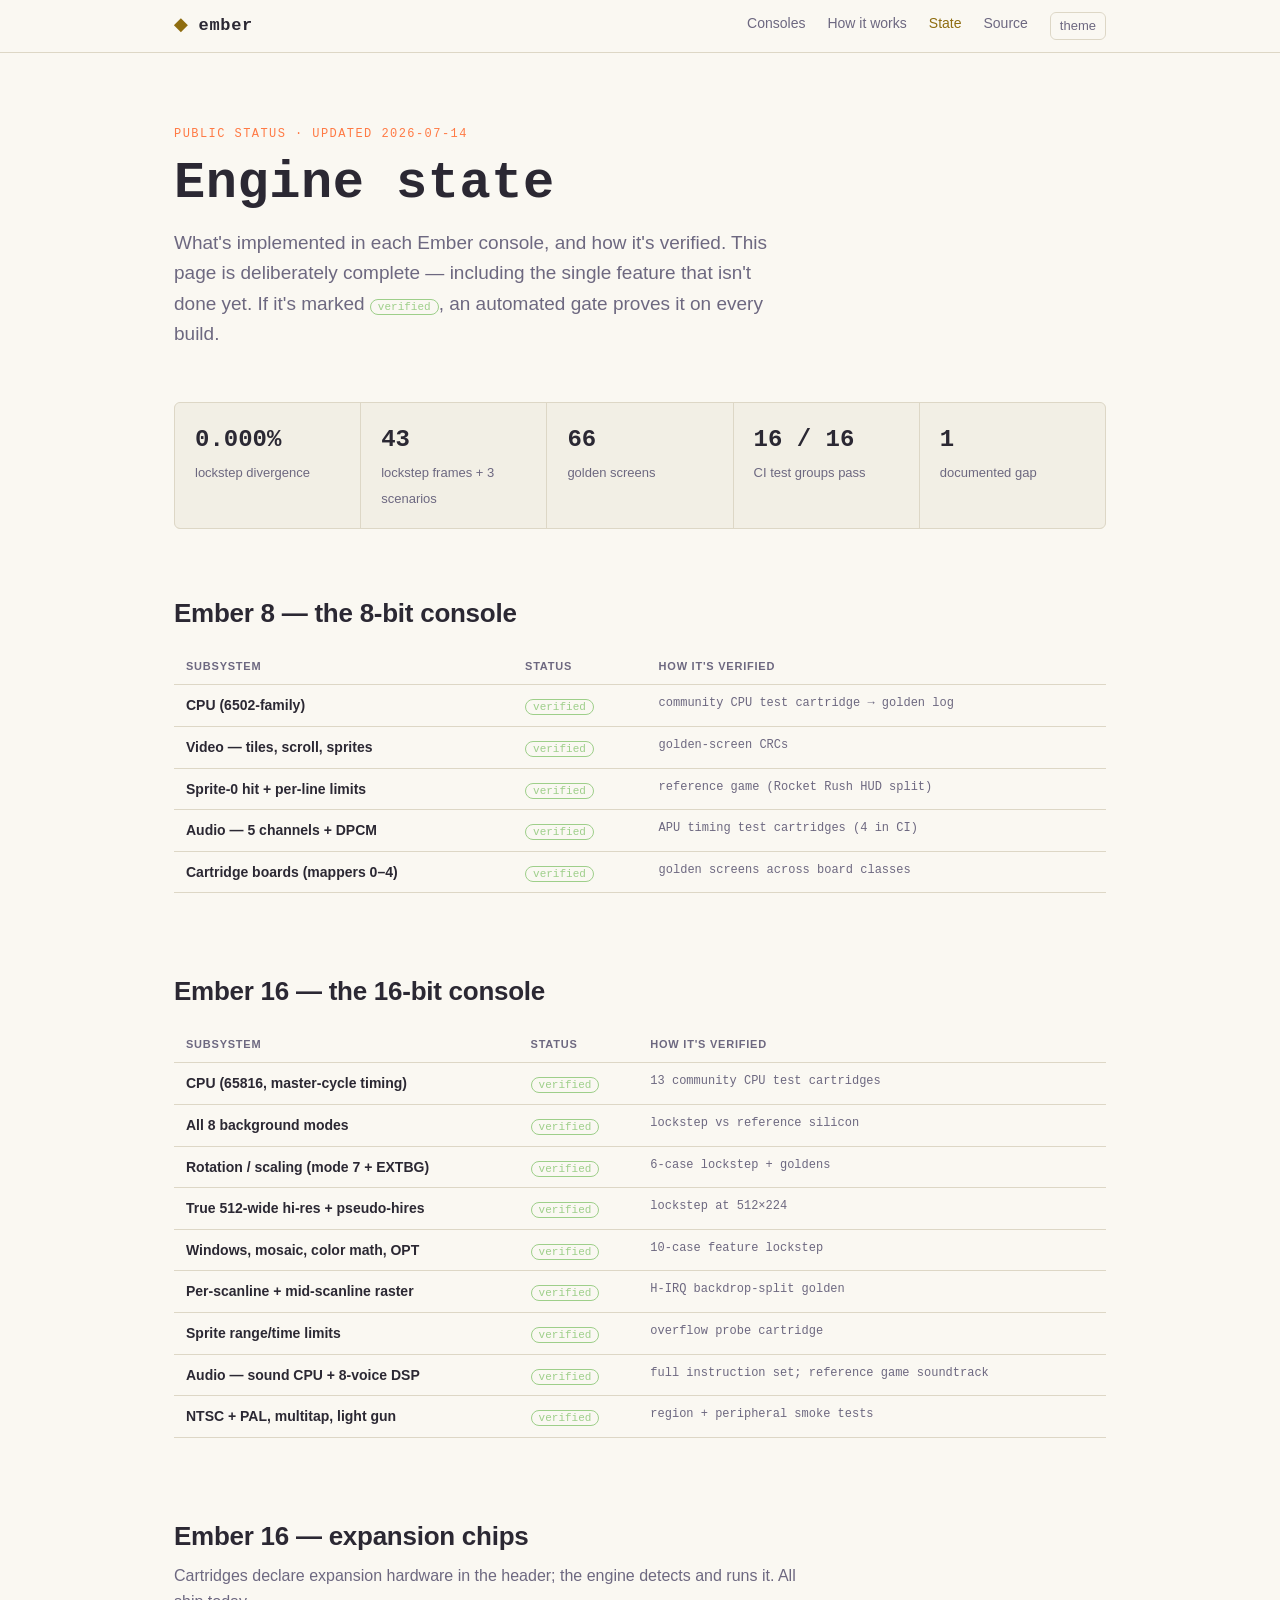
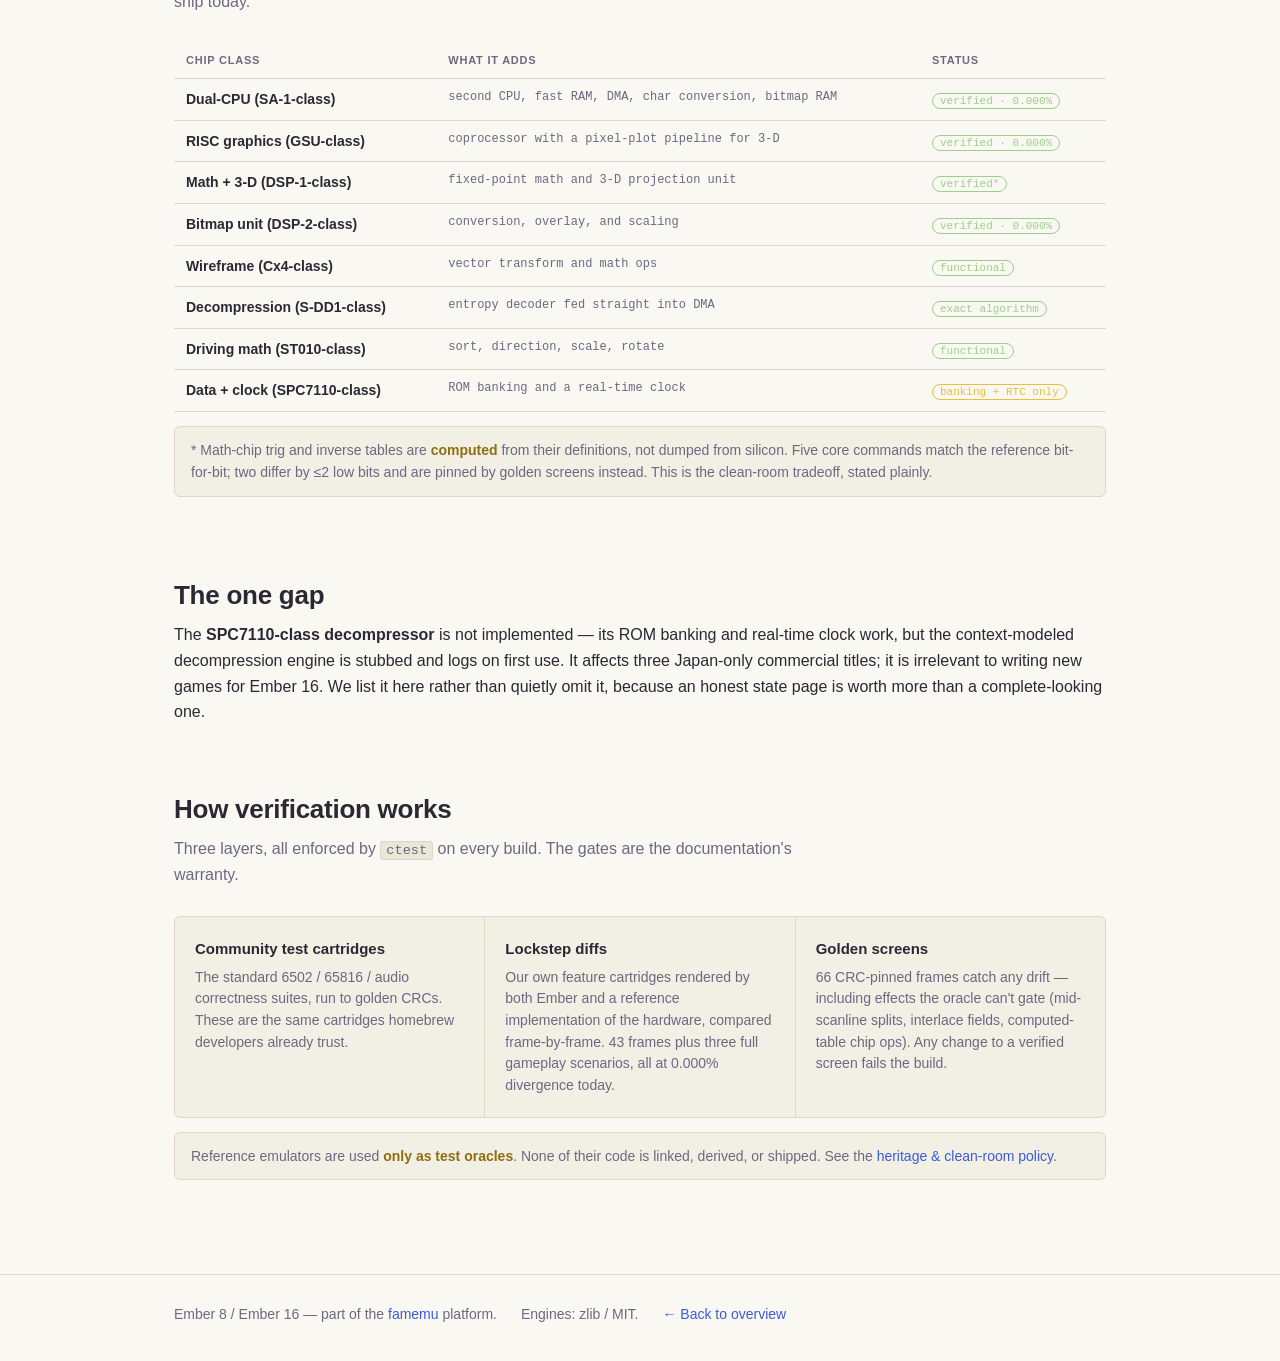
==== site/state.html @ f71501d0 "site: public Ember marketing + engine-state pages Two static pages in the house style (dark-default," ====
<!DOCTYPE html>
<html lang="en">
<head>
<meta charset="utf-8">
<meta name="viewport" content="width=device-width, initial-scale=1">
<title>Ember — engine state & verification</title>
<meta name="description" content="The public feature matrix and verification status of the Ember 8 and Ember 16 engines: what's implemented, what's gated, and the one documented gap.">
<link rel="canonical" href="https://ember.famemu.aulenor.com/state.html">
<meta property="og:type" content="website">
<meta property="og:title" content="Ember — engine state & verification">
<meta property="og:description" content="What's built in Ember 8 and Ember 16, and how each capability is verified. Nothing hidden — including the one unfinished feature.">
<meta property="og:url" content="https://ember.famemu.aulenor.com/state.html">
<link rel="stylesheet" href="style.css">
<script>
  const saved = localStorage.getItem("ember-theme");
  if (saved) document.documentElement.dataset.theme = saved;
</script>
<link rel="icon" href="data:image/svg+xml,<svg xmlns='http://www.w3.org/2000/svg' viewBox='0 0 16 16'><rect x='6' y='2' width='4' height='4' fill='%23ff7a45'/><rect x='4' y='6' width='8' height='8' fill='%23e8be3c'/><rect x='7' y='9' width='2' height='3' fill='%230e0d16'/></svg>">
</head>
<body>

<header class="site">
  <div class="wrap">
    <a class="brand" href="./"><span class="tip">◆</span> ember</a>
    <nav class="top">
      <a href="index.html#consoles">Consoles</a>
      <a href="index.html#how">How it works</a>
      <a href="state.html" class="active">State</a>
      <a href="https://github.com/alikatgh/famemu">Source</a>
      <button class="theme-toggle" id="themeToggle" aria-label="Toggle light/dark theme">theme</button>
    </nav>
  </div>
</header>

<div class="wrap">

  <div class="hero" style="padding-bottom:16px">
    <p class="kicker">Public status · updated 2026-07-14</p>
    <h1>Engine state</h1>
    <p class="sub">What's implemented in each Ember console, and how it's
    verified. This page is deliberately complete — including the single
    feature that isn't done yet. If it's marked
    <span class="pill ok">verified</span>, an automated gate proves it on every
    build.</p>
  </div>

  <div class="stats">
    <div class="stat"><b>0.000%</b><span>lockstep divergence</span></div>
    <div class="stat"><b>43</b><span>lockstep frames + 3 scenarios</span></div>
    <div class="stat"><b>66</b><span>golden screens</span></div>
    <div class="stat"><b>16 / 16</b><span>CI test groups pass</span></div>
    <div class="stat"><b>1</b><span>documented gap</span></div>
  </div>

  <section>
    <h2>Ember 8 — the 8-bit console</h2>
    <table class="mtx">
      <thead><tr><th>Subsystem</th><th>Status</th><th>How it's verified</th></tr></thead>
      <tbody>
        <tr><td>CPU (6502-family)</td><td><span class="pill ok">verified</span></td><td class="g">community CPU test cartridge → golden log</td></tr>
        <tr><td>Video — tiles, scroll, sprites</td><td><span class="pill ok">verified</span></td><td class="g">golden-screen CRCs</td></tr>
        <tr><td>Sprite-0 hit + per-line limits</td><td><span class="pill ok">verified</span></td><td class="g">reference game (Rocket Rush HUD split)</td></tr>
        <tr><td>Audio — 5 channels + DPCM</td><td><span class="pill ok">verified</span></td><td class="g">APU timing test cartridges (4 in CI)</td></tr>
        <tr><td>Cartridge boards (mappers 0–4)</td><td><span class="pill ok">verified</span></td><td class="g">golden screens across board classes</td></tr>
      </tbody>
    </table>
  </section>

  <section>
    <h2>Ember 16 — the 16-bit console</h2>
    <table class="mtx">
      <thead><tr><th>Subsystem</th><th>Status</th><th>How it's verified</th></tr></thead>
      <tbody>
        <tr><td>CPU (65816, master-cycle timing)</td><td><span class="pill ok">verified</span></td><td class="g">13 community CPU test cartridges</td></tr>
        <tr><td>All 8 background modes</td><td><span class="pill ok">verified</span></td><td class="g">lockstep vs reference silicon</td></tr>
        <tr><td>Rotation / scaling (mode 7 + EXTBG)</td><td><span class="pill ok">verified</span></td><td class="g">6-case lockstep + goldens</td></tr>
        <tr><td>True 512-wide hi-res + pseudo-hires</td><td><span class="pill ok">verified</span></td><td class="g">lockstep at 512×224</td></tr>
        <tr><td>Windows, mosaic, color math, OPT</td><td><span class="pill ok">verified</span></td><td class="g">10-case feature lockstep</td></tr>
        <tr><td>Per-scanline + mid-scanline raster</td><td><span class="pill ok">verified</span></td><td class="g">H-IRQ backdrop-split golden</td></tr>
        <tr><td>Sprite range/time limits</td><td><span class="pill ok">verified</span></td><td class="g">overflow probe cartridge</td></tr>
        <tr><td>Audio — sound CPU + 8-voice DSP</td><td><span class="pill ok">verified</span></td><td class="g">full instruction set; reference game soundtrack</td></tr>
        <tr><td>NTSC + PAL, multitap, light gun</td><td><span class="pill ok">verified</span></td><td class="g">region + peripheral smoke tests</td></tr>
      </tbody>
    </table>
  </section>

  <section>
    <h2>Ember 16 — expansion chips</h2>
    <p class="lead">Cartridges declare expansion hardware in the header; the
    engine detects and runs it. All ship today.</p>
    <table class="mtx">
      <thead><tr><th>Chip class</th><th>What it adds</th><th>Status</th></tr></thead>
      <tbody>
        <tr><td>Dual-CPU (SA-1-class)</td><td class="g">second CPU, fast RAM, DMA, char conversion, bitmap RAM</td><td><span class="pill ok">verified · 0.000%</span></td></tr>
        <tr><td>RISC graphics (GSU-class)</td><td class="g">coprocessor with a pixel-plot pipeline for 3-D</td><td><span class="pill ok">verified · 0.000%</span></td></tr>
        <tr><td>Math + 3-D (DSP-1-class)</td><td class="g">fixed-point math and 3-D projection unit</td><td><span class="pill ok">verified*</span></td></tr>
        <tr><td>Bitmap unit (DSP-2-class)</td><td class="g">conversion, overlay, and scaling</td><td><span class="pill ok">verified · 0.000%</span></td></tr>
        <tr><td>Wireframe (Cx4-class)</td><td class="g">vector transform and math ops</td><td><span class="pill ok">functional</span></td></tr>
        <tr><td>Decompression (S-DD1-class)</td><td class="g">entropy decoder fed straight into DMA</td><td><span class="pill ok">exact algorithm</span></td></tr>
        <tr><td>Driving math (ST010-class)</td><td class="g">sort, direction, scale, rotate</td><td><span class="pill ok">functional</span></td></tr>
        <tr><td>Data + clock (SPC7110-class)</td><td class="g">ROM banking and a real-time clock</td><td><span class="pill gap">banking + RTC only</span></td></tr>
      </tbody>
    </table>
    <div class="note">* Math-chip trig and inverse tables are <b>computed</b>
      from their definitions, not dumped from silicon. Five core commands
      match the reference bit-for-bit; two differ by ≤2 low bits and are
      pinned by golden screens instead. This is the clean-room tradeoff, stated
      plainly.</div>
  </section>

  <section>
    <h2>The one gap</h2>
    <p>The <b>SPC7110-class decompressor</b> is not implemented — its ROM
    banking and real-time clock work, but the context-modeled decompression
    engine is stubbed and logs on first use. It affects three Japan-only
    commercial titles; it is irrelevant to writing new games for Ember 16.
    We list it here rather than quietly omit it, because an honest state page
    is worth more than a complete-looking one.</p>
  </section>

  <section>
    <h2>How verification works</h2>
    <p class="lead">Three layers, all enforced by <code>ctest</code> on every
    build. The gates are the documentation's warranty.</p>
    <div class="grid">
      <div class="cell">
        <h3>Community test cartridges</h3>
        <p>The standard 6502 / 65816 / audio correctness suites, run to golden
        CRCs. These are the same cartridges homebrew developers already trust.</p>
      </div>
      <div class="cell">
        <h3>Lockstep diffs</h3>
        <p>Our own feature cartridges rendered by both Ember and a reference
        implementation of the hardware, compared frame-by-frame. 43 frames plus
        three full gameplay scenarios, all at 0.000% divergence today.</p>
      </div>
      <div class="cell">
        <h3>Golden screens</h3>
        <p>66 CRC-pinned frames catch any drift — including effects the oracle
        can't gate (mid-scanline splits, interlace fields, computed-table chip
        ops). Any change to a verified screen fails the build.</p>
      </div>
    </div>
    <div class="note">Reference emulators are used <b>only as test oracles</b>.
      None of their code is linked, derived, or shipped. See the
      <a href="https://github.com/alikatgh/famemu/blob/main/docs/engines/HERITAGE.md">heritage &amp; clean-room policy</a>.</div>
  </section>

</div>

<footer class="site">
  <div class="wrap">
    <span>Ember 8 / Ember 16 — part of the <a href="https://github.com/alikatgh/famemu">famemu</a> platform.</span>
    <span>Engines: zlib / MIT.</span>
    <span><a href="index.html">← Back to overview</a></span>
  </div>
</footer>

<script>
  const t = document.getElementById("themeToggle");
  t.addEventListener("click", () => {
    const cur = document.documentElement.dataset.theme
      || (matchMedia("(prefers-color-scheme: light)").matches ? "light" : "dark");
    const next = cur === "dark" ? "light" : "dark";
    document.documentElement.dataset.theme = next;
    localStorage.setItem("ember-theme", next);
  });
</script>

</body>
</html>
---- site/style.css ----
/* lantern site — shared styles.
   Follows ~/.claude/UI_DESIGN_RULES.md: hairline borders, no shadows,
   hierarchy via weight+size, tabular numbers, state never moves geometry. */

/* Dark is the default; light comes from the OS preference or the manual
   toggle (data-theme on <html>, persisted in localStorage). The explicit
   data-theme value always wins over the media query. */
:root {
  color-scheme: dark;
  --bg: #0e0d16;
  --bg2: #14131f;
  --bg3: #1a1928;
  --line: #262438;
  --text: #d6d3e4;
  --dim: #8b87a3;
  --gold: #e8be3c;
  --gold-dim: #a98a2e;
  --gold-hover: #f2cc55;
  --btn-text: #1a1508;
  --accent: #7d9cff;
  --str: #9ecf8a;
  --header-bg: rgba(14, 13, 22, 0.92);
  --frame-bg: #0d0d0f;
  --mono: ui-monospace, "SF Mono", SFMono-Regular, Menlo, Consolas, monospace;
  --sans: -apple-system, BlinkMacSystemFont, "Segoe UI", Roboto, sans-serif;
}
@media (prefers-color-scheme: light) {
  :root:not([data-theme="dark"]) {
    color-scheme: light;
    --bg: #faf8f2;
    --bg2: #f2efe5;
    --bg3: #eae6d8;
    --line: #ddd7c6;
    --text: #2b2833;
    --dim: #6d6880;
    --gold: #8f6d10;
    --gold-dim: #b8912e;
    --gold-hover: #a98219;
    --btn-text: #fdfbf5;
    --accent: #3b5bdb;
    --str: #3f7a33;
    --header-bg: rgba(250, 248, 242, 0.92);
    --frame-bg: #f2efe5;
  }
}
:root[data-theme="light"] {
  color-scheme: light;
  --bg: #faf8f2;
  --bg2: #f2efe5;
  --bg3: #eae6d8;
  --line: #ddd7c6;
  --text: #2b2833;
  --dim: #6d6880;
  --gold: #8f6d10;
  --gold-dim: #b8912e;
  --gold-hover: #a98219;
  --btn-text: #fdfbf5;
  --accent: #3b5bdb;
  --str: #3f7a33;
  --header-bg: rgba(250, 248, 242, 0.92);
  --frame-bg: #f2efe5;
}

* { margin: 0; padding: 0; box-sizing: border-box; }

html { scroll-behavior: smooth; }
h1, h2, h3, section[id] { scroll-margin-top: 68px; } /* clear sticky header */

body {
  background: var(--bg);
  color: var(--text);
  font-family: var(--sans);
  font-size: 16px;
  line-height: 1.6;
  -webkit-font-smoothing: antialiased;
}

.wrap { max-width: 980px; margin: 0 auto; padding: 0 24px; }

a { color: var(--accent); text-decoration: none; }
a:hover { text-decoration: underline; }

code, pre, .mono { font-family: var(--mono); }
code {
  background: var(--bg3);
  border: 1px solid var(--line);
  border-radius: 3px;
  padding: 1px 5px;
  font-size: 0.85em;
}

pre {
  background: var(--bg2);
  border: 1px solid var(--line);
  border-radius: 6px;
  padding: 16px 18px;
  overflow-x: auto;
  font-size: 13px;
  line-height: 1.55;
}
pre code { background: none; border: none; padding: 0; font-size: inherit; }
pre .c  { color: var(--dim); }              /* comments */
pre .k  { color: var(--gold); }             /* keywords / lt.* */
pre .s  { color: var(--str); }              /* strings */

.num, .stat b { font-variant-numeric: tabular-nums; }

/* ---- header / nav ---- */
header.site {
  border-bottom: 1px solid var(--line);
  position: sticky;
  top: 0;
  background: var(--header-bg);
  backdrop-filter: blur(6px);
  z-index: 10;
}
header.site .wrap {
  display: flex;
  align-items: baseline;
  gap: 28px;
  height: 52px;
  align-items: center;
}
.brand {
  font-family: var(--mono);
  font-weight: 700;
  font-size: 17px;
  color: var(--text);
  letter-spacing: 0.04em;
}
.brand:hover { text-decoration: none; }
.brand .tip { color: var(--gold); }
nav.top { display: flex; gap: 22px; margin-left: auto; }
nav.top a { color: var(--dim); font-size: 14px; }
nav.top a:hover { color: var(--text); text-decoration: none; }
nav.top a.active { color: var(--gold); }

/* ---- hero ---- */
.hero { padding: 72px 0 40px; }
.hero h1 {
  font-family: var(--mono);
  font-size: clamp(30px, 5.5vw, 52px);
  font-weight: 700;
  letter-spacing: 0.01em;
  line-height: 1.15;
}
.hero h1 em { font-style: normal; color: var(--gold); }
.hero p.sub {
  margin-top: 14px;
  font-size: 19px;
  color: var(--dim);
  max-width: 620px;
}
.cta { margin-top: 28px; display: flex; gap: 14px; flex-wrap: wrap; }
.btn {
  display: inline-block;
  font-family: var(--mono);
  font-size: 14px;
  padding: 10px 20px;
  border-radius: 6px;
  border: 1px solid var(--gold-dim);
  color: var(--gold);
}
.btn.primary { background: var(--gold); color: var(--btn-text); border-color: var(--gold); font-weight: 700; }
.btn:hover { text-decoration: none; border-color: var(--gold); }
.btn.primary:hover { background: var(--gold-hover); }

/* theme toggle: color-only state changes, geometry never moves */
.theme-toggle {
  background: none;
  border: 1px solid var(--line);
  border-radius: 6px;
  color: var(--dim);
  font: inherit;
  font-size: 13px;
  padding: 3px 9px;
  cursor: pointer;
}
.theme-toggle:hover { color: var(--text); border-color: var(--dim); }

/* ---- screenshots ---- */
.shot {
  width: 100%;
  height: auto;
  image-rendering: pixelated;
  border: 1px solid var(--line);
  border-radius: 6px;
  display: block;
}
figure { margin: 0; }
figcaption {
  font-size: 13px;
  color: var(--dim);
  margin-top: 8px;
  font-family: var(--mono);
}

.hero-shot { margin: 44px 0 0; }

/* ---- sections ---- */
section { padding: 56px 0 8px; }
section h2 {
  font-size: 26px;
  font-weight: 700;
  letter-spacing: -0.01em;
  margin-bottom: 6px;
}
section p.lead { color: var(--dim); max-width: 640px; margin-bottom: 28px; }

.cols { display: grid; grid-template-columns: 1fr 1fr; gap: 28px; align-items: center; }
@media (max-width: 760px) { .cols { grid-template-columns: 1fr; } }

/* ---- stats ---- */
.stats {
  display: grid;
  grid-template-columns: repeat(auto-fit, minmax(150px, 1fr));
  gap: 1px;                       /* hairline dividers via grid gap —      */
  background: var(--line);        /* no border-left rails (UI rules §2)    */
  border: 1px solid var(--line);
  border-radius: 6px;
  overflow: hidden;
  margin: 36px 0 8px;
}
.stat { padding: 18px 20px; background: var(--bg2); }
.stat b { display: block; font-size: 24px; font-weight: 700; font-family: var(--mono); }
.stat span { font-size: 13px; color: var(--dim); }

/* ---- feature grid ---- */
.grid { display: grid; grid-template-columns: repeat(3, 1fr); gap: 1px; background: var(--line); border: 1px solid var(--line); border-radius: 6px; overflow: hidden; margin-top: 28px; }
@media (max-width: 760px) { .grid { grid-template-columns: 1fr; } }
.cell { background: var(--bg2); padding: 20px; }
.cell h3 { font-size: 15px; font-weight: 700; margin-bottom: 6px; }
.cell p { font-size: 14px; color: var(--dim); line-height: 1.55; }
.cell code { font-size: 12px; }

/* ---- gallery ---- */
.gallery { display: grid; grid-template-columns: 1fr 1fr; gap: 20px; margin-top: 28px; }
@media (max-width: 760px) { .gallery { grid-template-columns: 1fr; } }

/* ---- footer ---- */
footer.site {
  margin-top: 72px;
  border-top: 1px solid var(--line);
  padding: 28px 0 40px;
  font-size: 14px;
  color: var(--dim);
}
footer.site .wrap { display: flex; gap: 24px; flex-wrap: wrap; }

/* ================= docs layout ================= */
.docs { display: grid; grid-template-columns: 230px 1fr; gap: 44px; padding-top: 36px; }
@media (max-width: 860px) { .docs { grid-template-columns: 1fr; } }

aside.toc {
  position: sticky;
  top: 76px;
  align-self: start;
  font-size: 14px;
  max-height: calc(100vh - 100px);
  overflow-y: auto;
}
@media (max-width: 860px) { aside.toc { position: static; max-height: none; } }
aside.toc h4 {
  font-size: 11px;
  text-transform: uppercase;
  letter-spacing: 0.08em;
  color: var(--dim);
  margin: 18px 0 6px;
  font-weight: 600;
}
aside.toc a { display: block; color: var(--dim); padding: 3px 0 3px 10px; }
aside.toc a:hover { color: var(--text); text-decoration: none; background: var(--bg2); }

main.doc { min-width: 0; padding-bottom: 80px; }
main.doc h1 { font-size: 32px; margin: 8px 0 4px; letter-spacing: -0.01em; }
main.doc h2 {
  font-size: 22px;
  margin: 48px 0 10px;
  padding-top: 18px;
  border-top: 1px solid var(--line);
}
main.doc h3 { font-size: 16px; margin: 28px 0 8px; font-family: var(--mono); color: var(--text); font-weight: 700; }
main.doc p { margin: 10px 0; max-width: 70ch; }
main.doc p.dim, main.doc li.dim { color: var(--dim); }
main.doc ul { margin: 10px 0 10px 22px; }
main.doc li { margin: 4px 0; max-width: 68ch; }
main.doc pre { margin: 14px 0; }

table.api { width: 100%; border-collapse: collapse; font-size: 14px; margin: 14px 0; }
table.api th {
  text-align: left;
  font-size: 11px;
  text-transform: uppercase;
  letter-spacing: 0.07em;
  color: var(--dim);
  font-weight: 600;
  padding: 8px 12px;
  border-bottom: 1px solid var(--line);
}
table.api td { padding: 8px 12px; border-bottom: 1px solid var(--line); vertical-align: top; }
table.api td:first-child { font-family: var(--mono); font-size: 13px; white-space: nowrap; color: var(--text); }
table.api td:last-child { color: var(--dim); }

.note {
  border: 1px solid var(--line);
  border-radius: 6px;
  background: var(--bg2);
  padding: 12px 16px;
  font-size: 14px;
  color: var(--dim);
  margin: 14px 0;
}
.note b { color: var(--gold); }

/* ================= Ember additions ================= */
/* Ember glow accent (warmer than the gold; used for "verified" marks). */
:root { --ember: #ff7a45; --ember-dim: #c85a30; --ok: #9ecf8a; --gap: #e8be3c; }
:root[data-theme="light"], @media (prefers-color-scheme: light) {
  :root:not([data-theme="dark"]) { --ember: #c2410c; --ember-dim: #9a3412; --ok: #3f7a33; --gap: #8f6d10; }
}

.tier2 { grid-template-columns: 1fr 1fr; }
@media (max-width: 760px) { .grid.tier2 { grid-template-columns: 1fr; } }

/* status pills — color only, geometry fixed (UI rules) */
.pill { font-family: var(--mono); font-size: 11px; padding: 1px 7px; border-radius: 999px;
        border: 1px solid var(--line); white-space: nowrap; }
.pill.ok  { color: var(--ok);  border-color: var(--ok); }
.pill.gap { color: var(--gap); border-color: var(--gap); }

/* verification matrix */
table.mtx { width: 100%; border-collapse: collapse; font-size: 14px; margin: 14px 0; }
table.mtx th { text-align: left; font-size: 11px; text-transform: uppercase; letter-spacing: 0.07em;
               color: var(--dim); font-weight: 600; padding: 9px 12px; border-bottom: 1px solid var(--line); }
table.mtx td { padding: 9px 12px; border-bottom: 1px solid var(--line); vertical-align: top; }
table.mtx td:first-child { font-weight: 600; color: var(--text); }
table.mtx td.g { font-family: var(--mono); font-size: 12px; color: var(--dim); }

.kicker { font-family: var(--mono); font-size: 12px; letter-spacing: 0.12em;
          text-transform: uppercase; color: var(--ember); margin-bottom: 10px; }
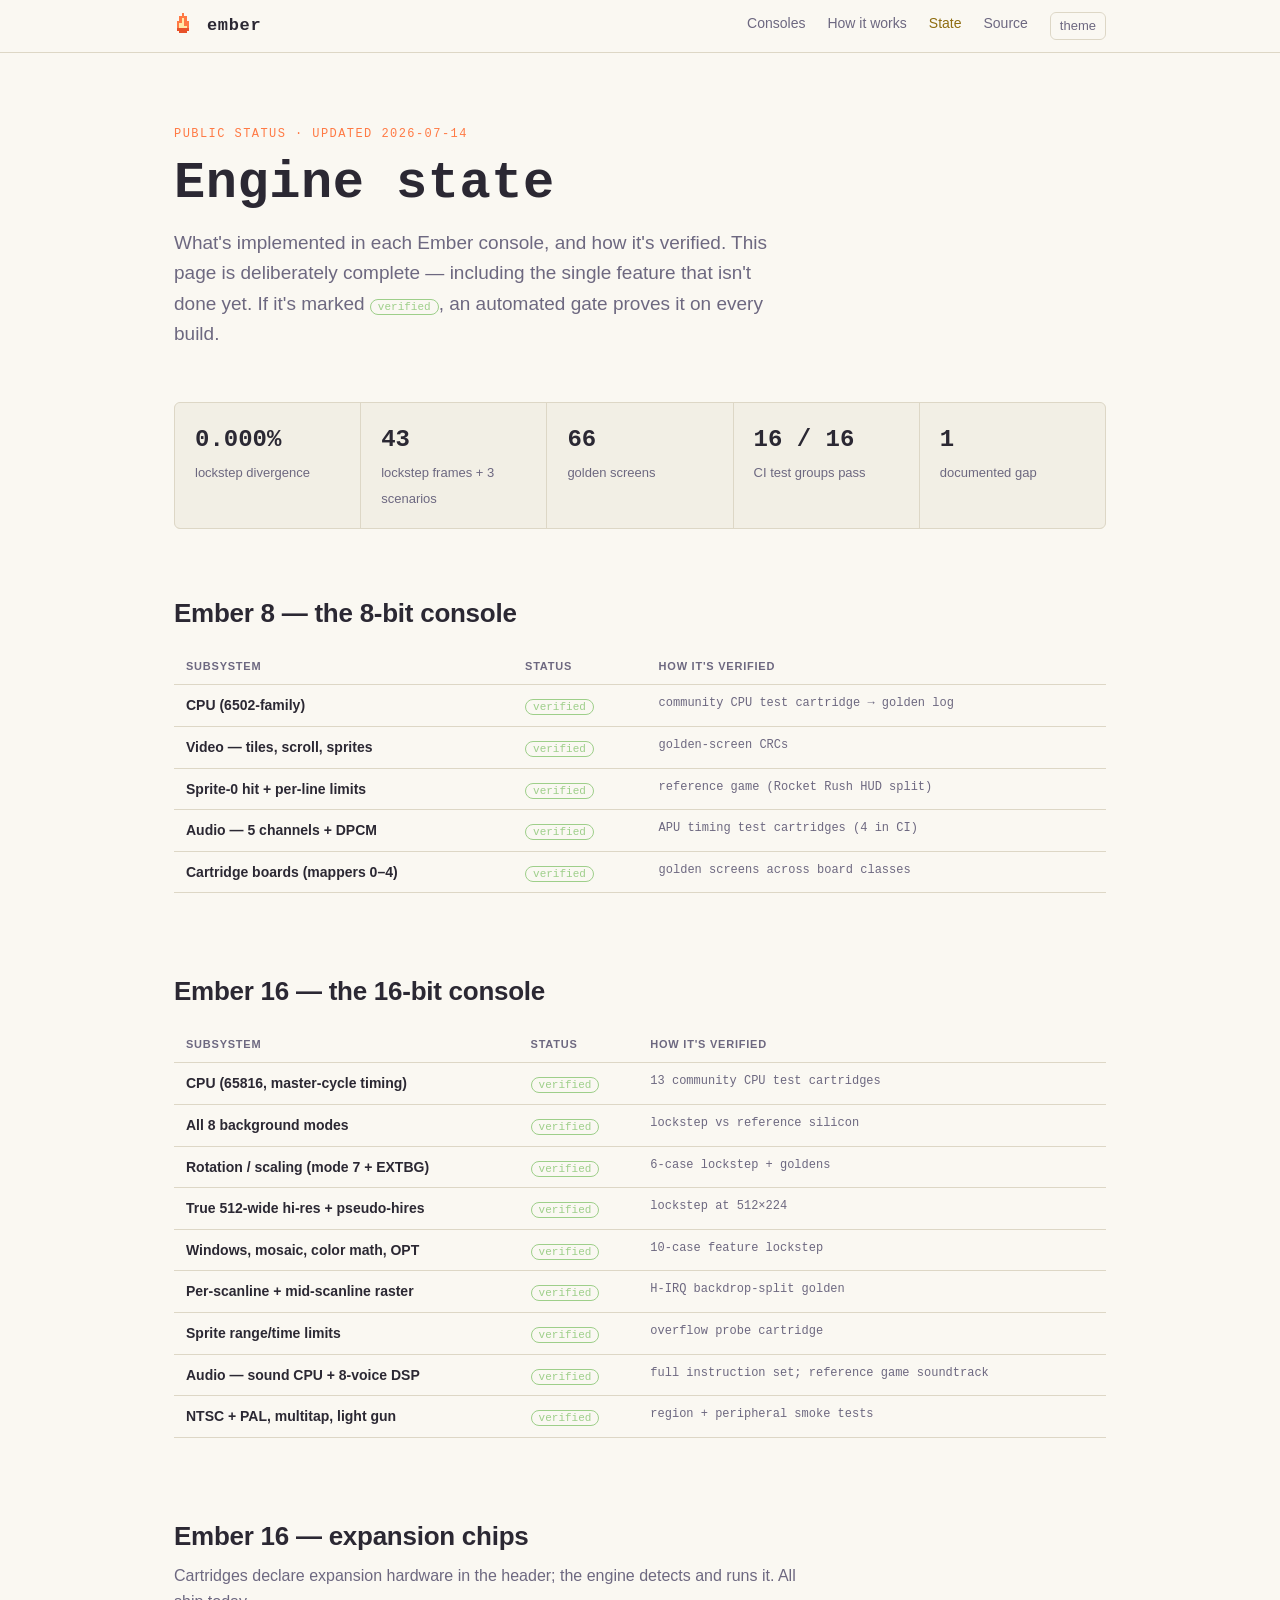
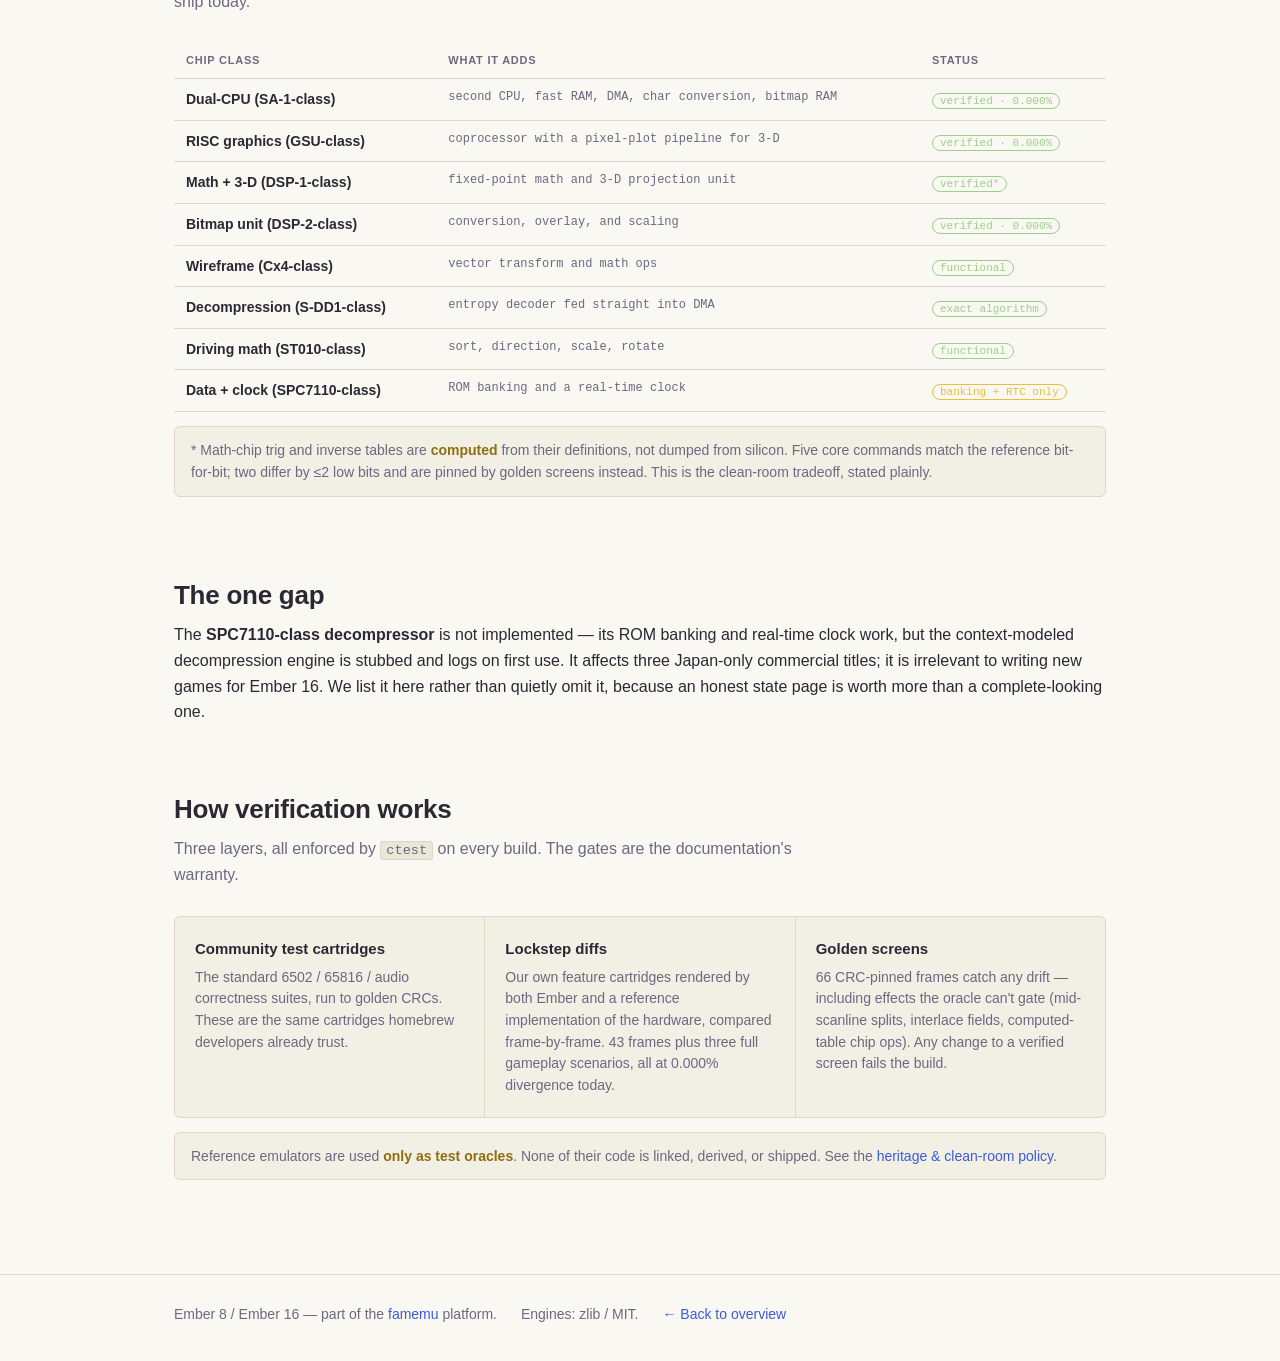
==== commit 877c57fe: "brand: hand-authored Ember logo marks (SVG) + wire into site Gemini's raster attempt was off-brief (" ====
--- a/site/state.html
+++ b/site/state.html
@@ -15,13 +15,13 @@
   const saved = localStorage.getItem("ember-theme");
   if (saved) document.documentElement.dataset.theme = saved;
 </script>
-<link rel="icon" href="data:image/svg+xml,<svg xmlns='http://www.w3.org/2000/svg' viewBox='0 0 16 16'><rect x='6' y='2' width='4' height='4' fill='%23ff7a45'/><rect x='4' y='6' width='8' height='8' fill='%23e8be3c'/><rect x='7' y='9' width='2' height='3' fill='%230e0d16'/></svg>">
+<link rel="icon" href="favicon.svg" type="image/svg+xml">
 </head>
 <body>
 
 <header class="site">
   <div class="wrap">
-    <a class="brand" href="./"><span class="tip">◆</span> ember</a>
+    <a class="brand" href="./"><img class="brandmark" src="favicon.svg" width="20" height="20" alt=""> ember</a>
     <nav class="top">
       <a href="index.html#consoles">Consoles</a>
       <a href="index.html#how">How it works</a>
--- a/site/style.css
+++ b/site/style.css
@@ -338,3 +338,7 @@
 
 .kicker { font-family: var(--mono); font-size: 12px; letter-spacing: 0.12em;
           text-transform: uppercase; color: var(--ember); margin-bottom: 10px; }
+
+/* brand mark in the header — pixel flame, aligned to the wordmark baseline */
+.brandmark { display: inline-block; vertical-align: -3px; margin-right: 2px;
+             image-rendering: pixelated; }
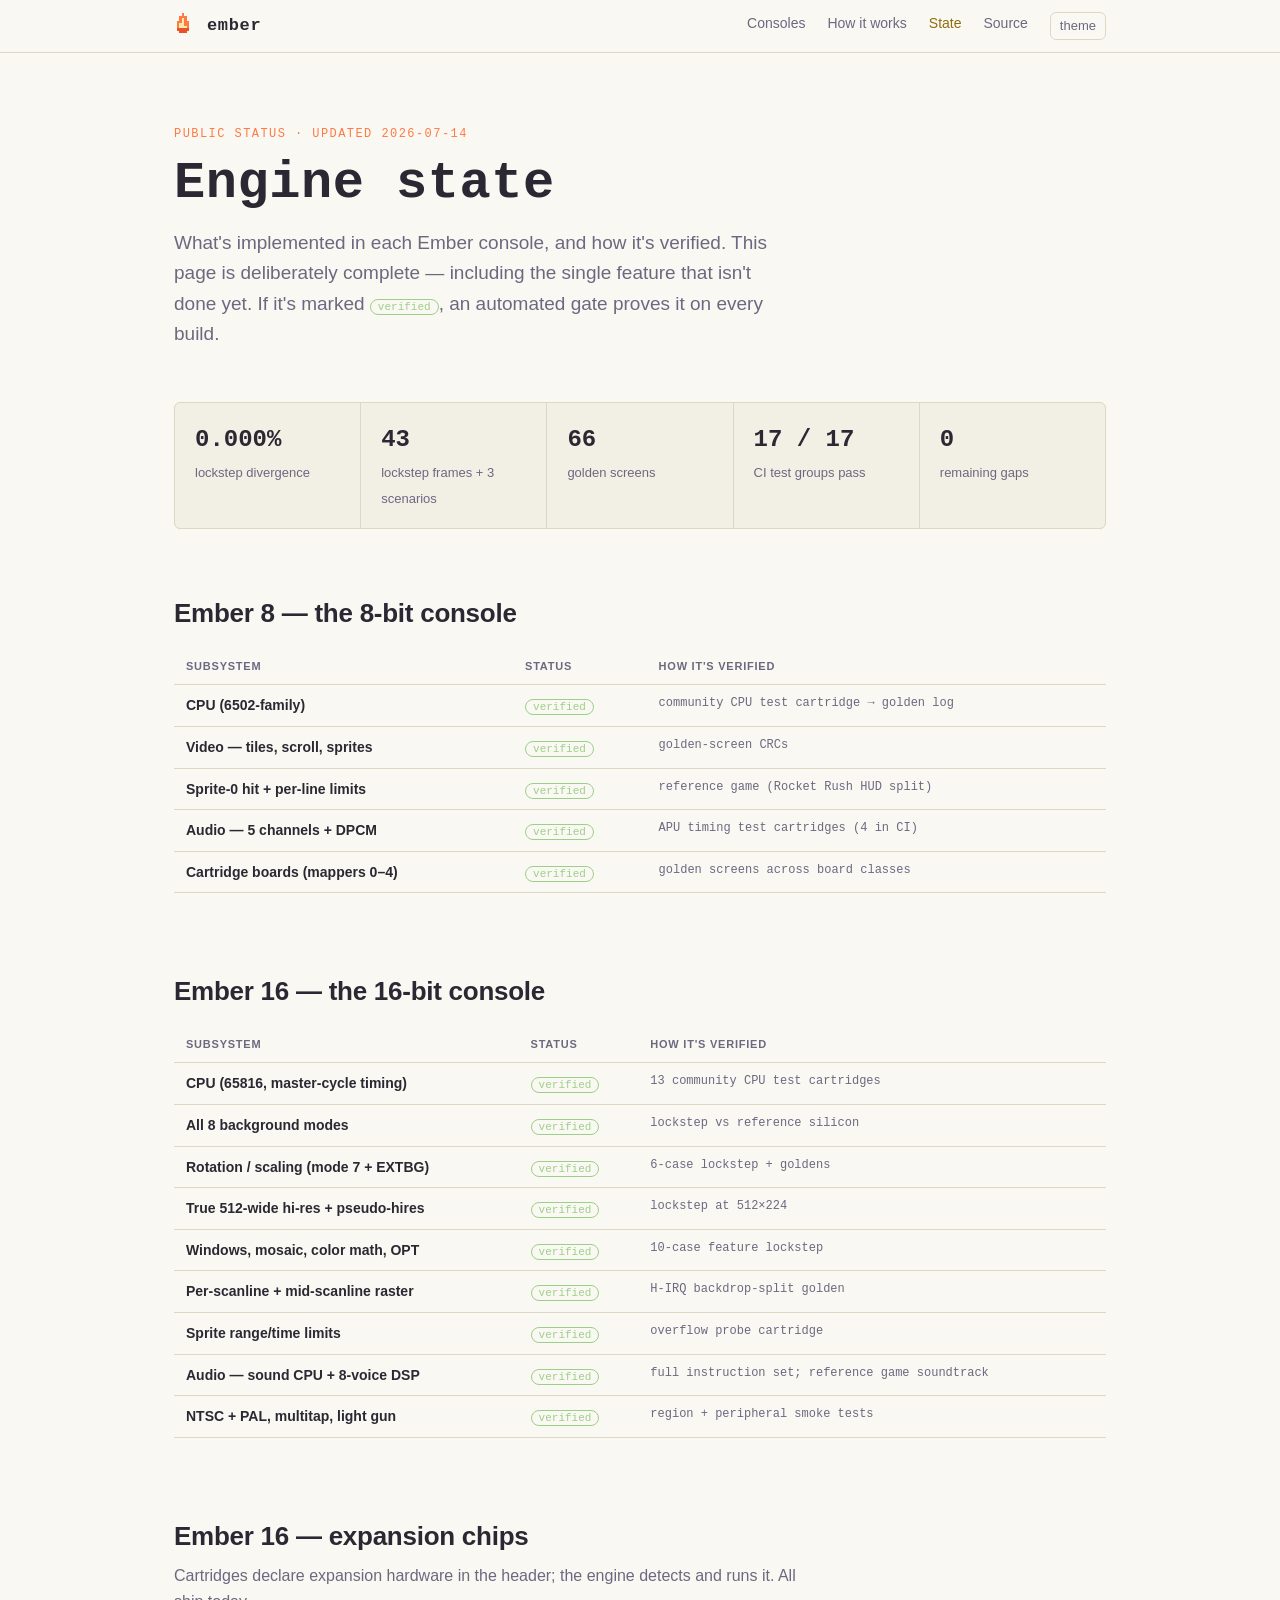
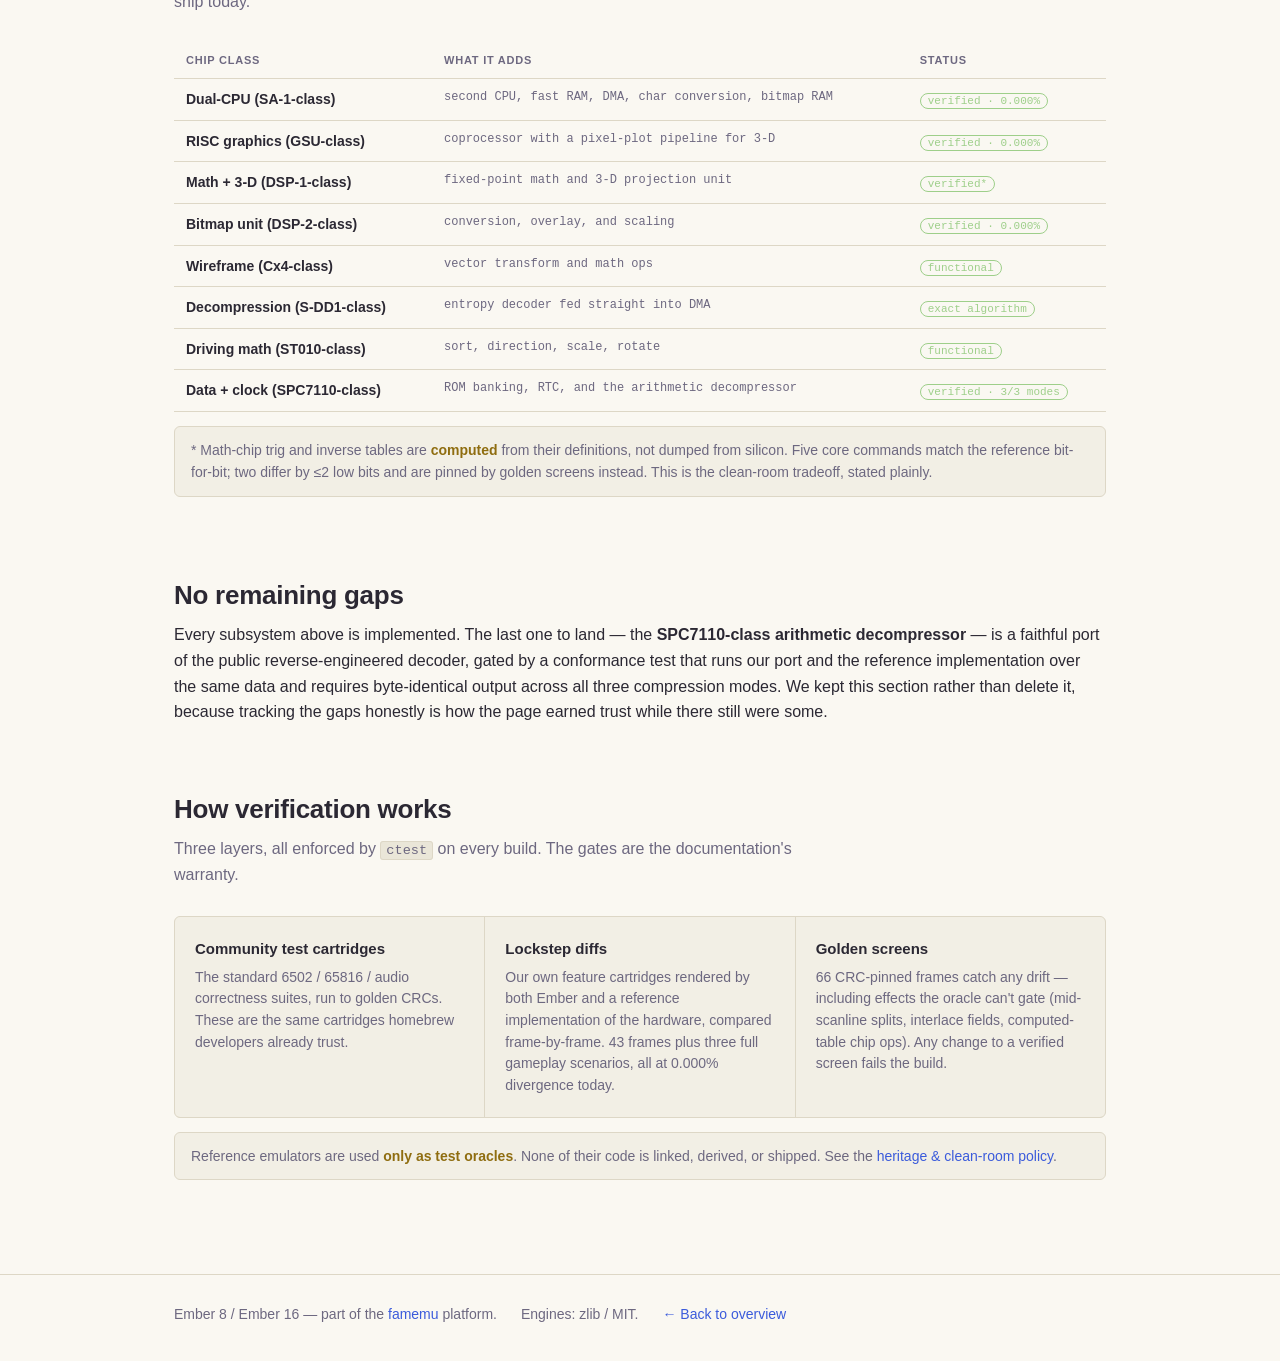
==== commit 39b6ad8f: "SPC7110: implement the arithmetic decompressor — the last engine gap, closed Port of byuu & neviksti" ====
--- a/site/state.html
+++ b/site/state.html
@@ -4,18 +4,24 @@
 <meta charset="utf-8">
 <meta name="viewport" content="width=device-width, initial-scale=1">
 <title>Ember — engine state & verification</title>
-<meta name="description" content="The public feature matrix and verification status of the Ember 8 and Ember 16 engines: what's implemented, what's gated, and the one documented gap.">
+<meta name="description" content="The public feature matrix and verification status of the Ember 8 and Ember 16 engines: what's implemented and how each capability is gated. Every subsystem is done.">
 <link rel="canonical" href="https://ember.famemu.aulenor.com/state.html">
 <meta property="og:type" content="website">
 <meta property="og:title" content="Ember — engine state & verification">
 <meta property="og:description" content="What's built in Ember 8 and Ember 16, and how each capability is verified. Nothing hidden — including the one unfinished feature.">
 <meta property="og:url" content="https://ember.famemu.aulenor.com/state.html">
+<meta property="og:image" content="https://ember.famemu.aulenor.com/og.png">
+<meta property="og:image:width" content="1200">
+<meta property="og:image:height" content="630">
 <link rel="stylesheet" href="style.css">
 <script>
   const saved = localStorage.getItem("ember-theme");
   if (saved) document.documentElement.dataset.theme = saved;
 </script>
 <link rel="icon" href="favicon.svg" type="image/svg+xml">
+<link rel="icon" type="image/png" sizes="32x32" href="favicon-32.png">
+<link rel="icon" type="image/png" sizes="16x16" href="favicon-16.png">
+<link rel="apple-touch-icon" href="apple-touch-icon.png">
 </head>
 <body>
 
@@ -48,8 +54,8 @@
     <div class="stat"><b>0.000%</b><span>lockstep divergence</span></div>
     <div class="stat"><b>43</b><span>lockstep frames + 3 scenarios</span></div>
     <div class="stat"><b>66</b><span>golden screens</span></div>
-    <div class="stat"><b>16 / 16</b><span>CI test groups pass</span></div>
-    <div class="stat"><b>1</b><span>documented gap</span></div>
+    <div class="stat"><b>17 / 17</b><span>CI test groups pass</span></div>
+    <div class="stat"><b>0</b><span>remaining gaps</span></div>
   </div>
 
   <section>
@@ -98,7 +104,7 @@
         <tr><td>Wireframe (Cx4-class)</td><td class="g">vector transform and math ops</td><td><span class="pill ok">functional</span></td></tr>
         <tr><td>Decompression (S-DD1-class)</td><td class="g">entropy decoder fed straight into DMA</td><td><span class="pill ok">exact algorithm</span></td></tr>
         <tr><td>Driving math (ST010-class)</td><td class="g">sort, direction, scale, rotate</td><td><span class="pill ok">functional</span></td></tr>
-        <tr><td>Data + clock (SPC7110-class)</td><td class="g">ROM banking and a real-time clock</td><td><span class="pill gap">banking + RTC only</span></td></tr>
+        <tr><td>Data + clock (SPC7110-class)</td><td class="g">ROM banking, RTC, and the arithmetic decompressor</td><td><span class="pill ok">verified · 3/3 modes</span></td></tr>
       </tbody>
     </table>
     <div class="note">* Math-chip trig and inverse tables are <b>computed</b>
@@ -109,13 +115,14 @@
   </section>
 
   <section>
-    <h2>The one gap</h2>
-    <p>The <b>SPC7110-class decompressor</b> is not implemented — its ROM
-    banking and real-time clock work, but the context-modeled decompression
-    engine is stubbed and logs on first use. It affects three Japan-only
-    commercial titles; it is irrelevant to writing new games for Ember 16.
-    We list it here rather than quietly omit it, because an honest state page
-    is worth more than a complete-looking one.</p>
+    <h2>No remaining gaps</h2>
+    <p>Every subsystem above is implemented. The last one to land — the
+    <b>SPC7110-class arithmetic decompressor</b> — is a faithful port of the
+    public reverse-engineered decoder, gated by a conformance test that runs
+    our port and the reference implementation over the same data and requires
+    byte-identical output across all three compression modes. We kept this
+    section rather than delete it, because tracking the gaps honestly is how
+    the page earned trust while there still were some.</p>
   </section>
 
   <section>
